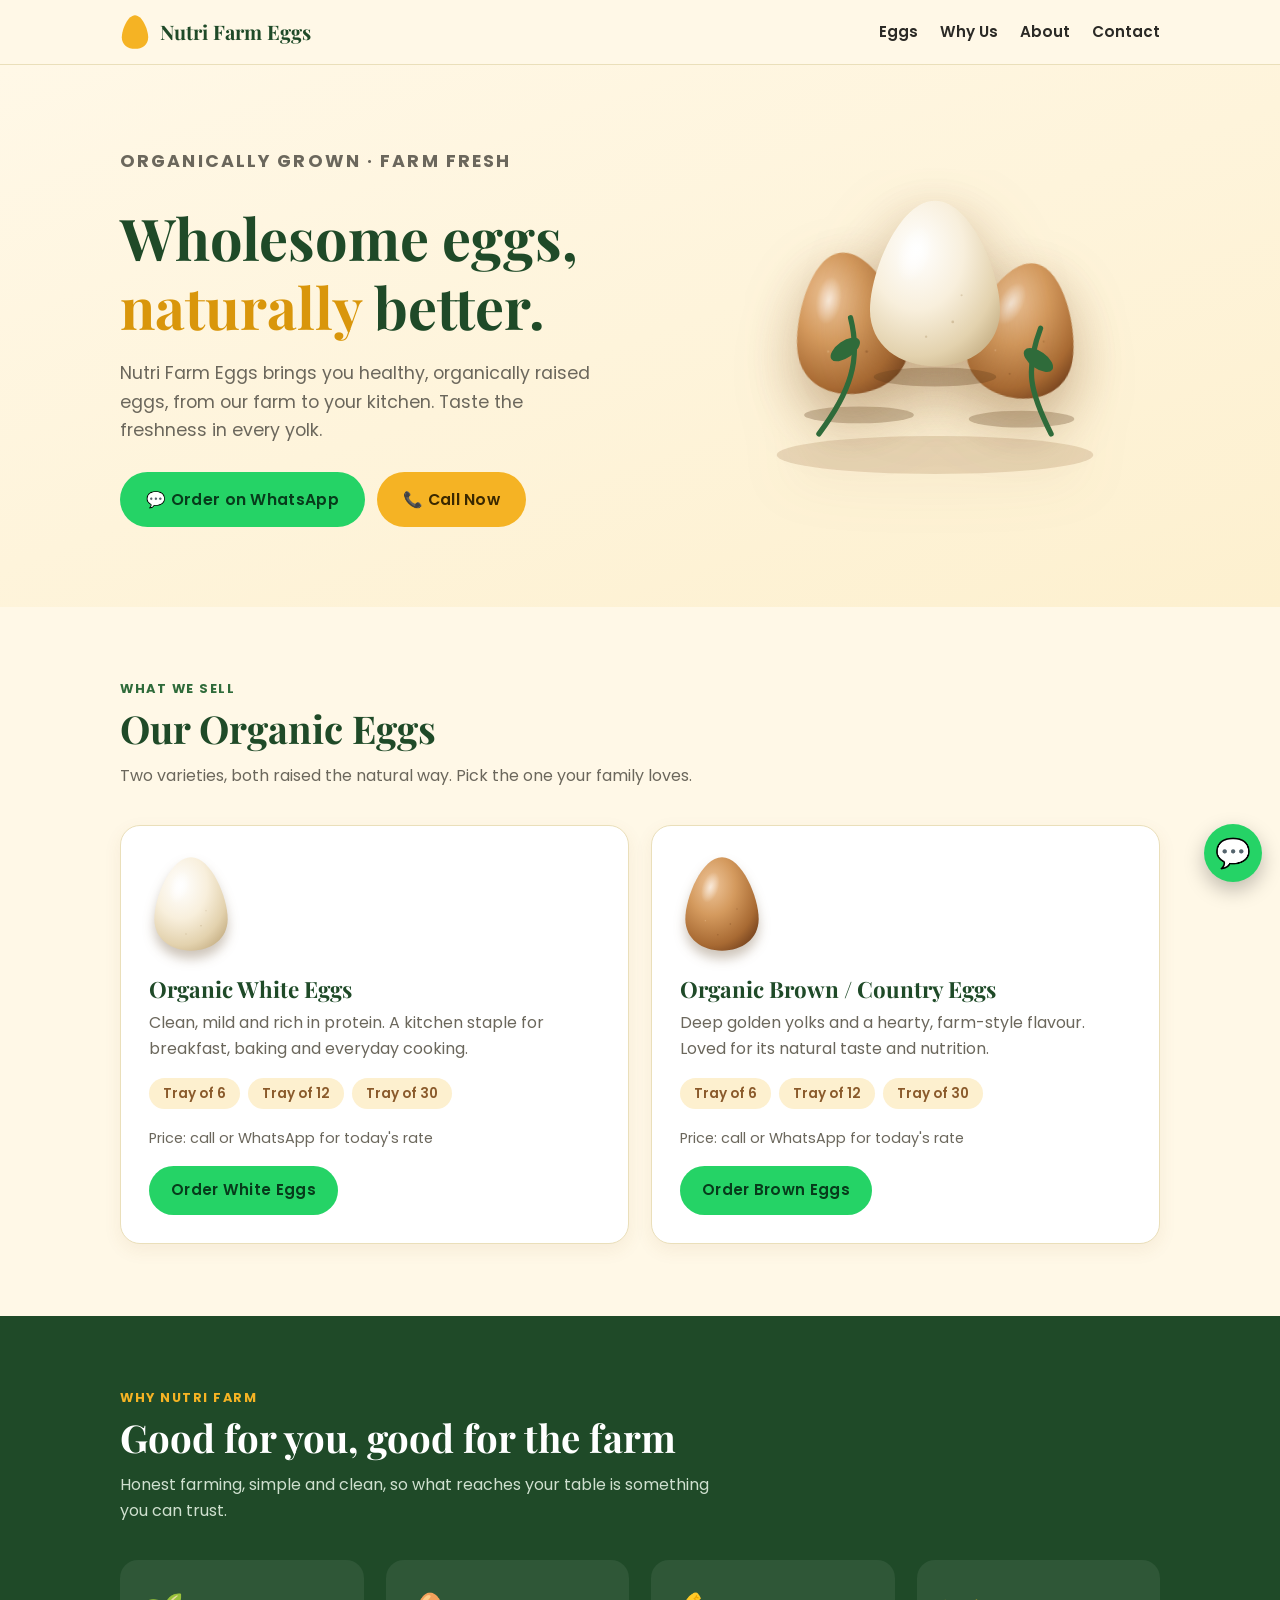
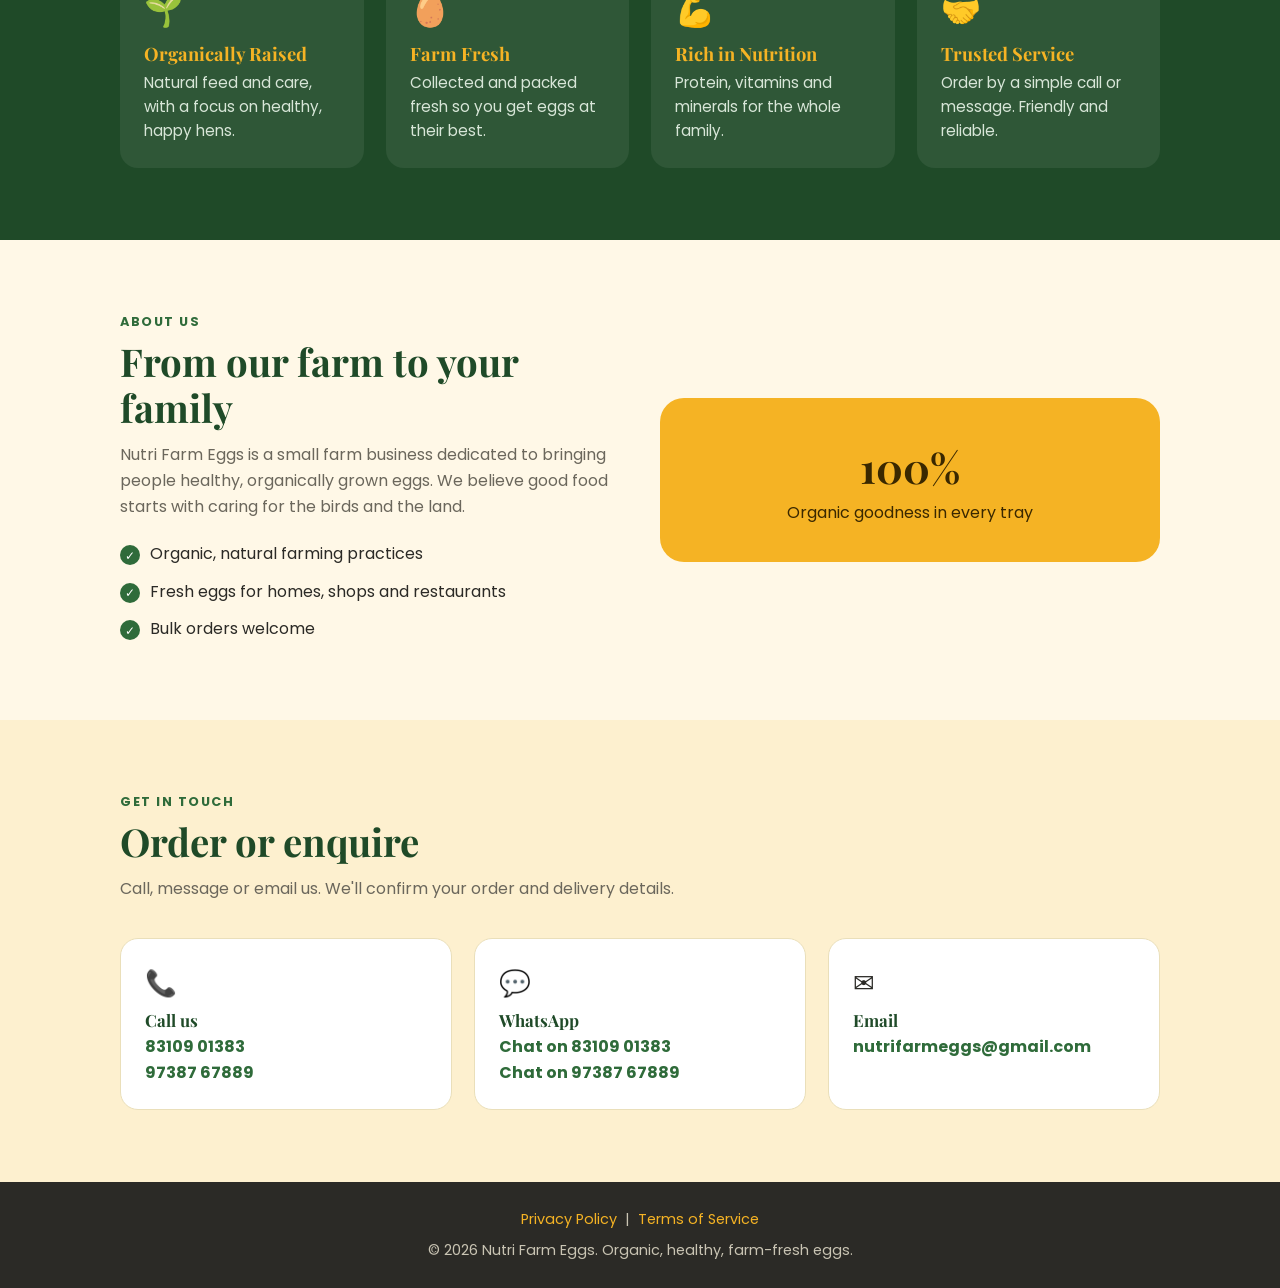
==== nutrifarmeggs/index.html @ b2524c4e "Initialised the repo" ====
<!doctype html>
<html lang="en">
<head>
<meta charset="utf-8">
<meta name="viewport" content="width=device-width, initial-scale=1">
<title>Nutri Farm Eggs | Organic, Farm-Fresh Eggs</title>
<meta name="description" content="Nutri Farm Eggs sells organically grown, healthy, farm-fresh eggs. Order by call or WhatsApp.">
<link rel="preconnect" href="https://fonts.googleapis.com">
<link rel="preconnect" href="https://fonts.gstatic.com" crossorigin>
<link href="https://fonts.googleapis.com/css2?family=Playfair+Display:wght@600;700&family=Poppins:wght@400;500;600;700&display=swap" rel="stylesheet">
<style>
:root{
  --cream:#fff8e7; --cream2:#fdf0cf; --green:#2f6b3a; --green-d:#1f4a28;
  --yolk:#f5b324; --yolk-d:#d9960b; --brown:#8a5a2b; --ink:#2b2a26; --muted:#6b675c;
}
*{box-sizing:border-box;margin:0;padding:0}
html{scroll-behavior:smooth}
body{font-family:"Poppins",system-ui,-apple-system,"Segoe UI",sans-serif;color:var(--ink);background:var(--cream);line-height:1.6}
a{color:inherit;text-decoration:none}
.wrap{max-width:1080px;margin:0 auto;padding:0 20px}
h1,h2,h3{font-family:"Playfair Display",Georgia,serif;line-height:1.2}
section{padding:72px 0}
.eyebrow{color:var(--green);font-weight:700;letter-spacing:.12em;text-transform:uppercase;font-size:.8rem}
h2{font-size:clamp(1.7rem,4vw,2.4rem);color:var(--green-d);margin:6px 0 12px}
.lead{color:var(--muted);max-width:620px}

/* header */
header{position:sticky;top:0;z-index:10;background:rgba(255,248,231,.95);backdrop-filter:blur(6px);border-bottom:1px solid #eadfba}
.nav{display:flex;align-items:center;justify-content:space-between;height:64px}
.logo{display:flex;align-items:center;gap:10px;font-family:"Playfair Display",Georgia,serif;font-weight:700;font-size:1.25rem;color:var(--green-d)}
.logo svg{width:30px;height:36px}
nav ul{display:flex;gap:22px;list-style:none;font-weight:600;font-size:.95rem}
nav a:hover{color:var(--green)}
@media(max-width:640px){nav ul{gap:14px;font-size:.85rem}.logo span{display:none}}

/* buttons */
.btn{display:inline-flex;align-items:center;gap:8px;padding:13px 24px;border-radius:999px;font-family:"Poppins",sans-serif;font-weight:600;letter-spacing:.02em;border:2px solid transparent;cursor:pointer;font-size:.98rem;transition:transform .15s,background .15s}
.btn:hover{transform:translateY(-2px)}
.btn-wa{background:#25d366;color:#073b1b}
.btn-wa:hover{background:#1fbd5a}
.btn-call{background:var(--yolk);color:#3a2800}
.btn-call:hover{background:var(--yolk-d)}
.btn-ghost{border-color:var(--green);color:var(--green)}

/* hero */
.hero{background:linear-gradient(160deg,var(--cream) 0%,var(--cream2) 100%);padding:64px 0 80px}
.hero .wrap{display:grid;grid-template-columns:1.1fr .9fr;gap:40px;align-items:center}
.hero h1{font-size:clamp(2.2rem,5.5vw,3.6rem);color:var(--green-d)}
.hero h1 em{font-style:normal;color:var(--yolk-d)}
.hero p{margin:18px 0 28px;color:var(--muted);font-size:1.1rem;max-width:480px}
.cta{display:flex;flex-wrap:wrap;gap:12px}
.hero-art{display:flex;justify-content:center}
.hero-art svg{width:min(100%,380px);height:auto;filter:drop-shadow(0 18px 24px rgba(138,90,43,.25))}
@media(max-width:800px){.hero .wrap{grid-template-columns:1fr;text-align:center}.hero p{margin-inline:auto}.cta{justify-content:center}.hero-art{order:-1}.hero-art svg{width:240px}}

/* products */
.grid{display:grid;gap:22px;margin-top:36px}
.products{grid-template-columns:repeat(auto-fit,minmax(280px,1fr))}
.card{background:#fff;border-radius:20px;padding:28px;border:1px solid #eadfba;box-shadow:0 6px 18px rgba(138,90,43,.08)}
.card .egg{width:84px;height:100px;margin-bottom:14px;filter:drop-shadow(0 8px 6px rgba(90,58,24,.3))}
.card h3{font-size:1.4rem;color:var(--green-d)}
.card p{color:var(--muted);margin:8px 0 16px}
.packs{display:flex;flex-wrap:wrap;gap:8px;margin-bottom:18px}
.pack{background:var(--cream2);border-radius:999px;padding:5px 14px;font-size:.85rem;font-weight:600;color:var(--brown)}
.price{font-size:.9rem;color:var(--muted);margin-bottom:16px}
.card .btn{padding:10px 20px;font-size:.95rem}

/* why */
.why{background:var(--green-d);color:#f6f1dc}
.why h2{color:#fff}.why .eyebrow{color:var(--yolk)}.why .lead{color:#cfe0cf}
.features{grid-template-columns:repeat(auto-fit,minmax(220px,1fr))}
.feat{background:rgba(255,255,255,.07);border-radius:18px;padding:24px}
.feat .ic{font-size:2rem;margin-bottom:8px}
.feat h3{font-size:1.15rem;color:var(--yolk);margin-bottom:6px}
.feat p{color:#d8e6d8;font-size:.95rem}

/* about */
.about .wrap{display:grid;grid-template-columns:1fr 1fr;gap:40px;align-items:center}
.about ul{list-style:none;margin-top:16px}
.about li{padding:6px 0 6px 30px;position:relative}
.about li::before{content:"✓";position:absolute;left:0;color:#fff;background:var(--green);width:20px;height:20px;border-radius:50%;font-size:.75rem;display:grid;place-items:center;top:10px}
.stat-box{background:var(--yolk);border-radius:24px;padding:36px;text-align:center;color:#3a2800}
.stat-box strong{display:block;font-family:"Playfair Display",Georgia,serif;font-size:2.6rem}
@media(max-width:800px){.about .wrap{grid-template-columns:1fr}}

/* contact */
.contact{background:var(--cream2)}
.contacts{grid-template-columns:repeat(auto-fit,minmax(240px,1fr))}
.ccard{background:#fff;border-radius:18px;padding:24px;border:1px solid #eadfba}
.ccard .ic{font-size:1.6rem}
.ccard h3{font-size:1.05rem;margin:6px 0 4px;color:var(--green-d)}
.ccard a{color:var(--green);font-weight:700;display:block;word-break:break-all}
.ccard a:hover{text-decoration:underline}

footer{background:var(--ink);color:#c9c4b3;text-align:center;padding:26px 20px;font-size:.9rem}

/* floating whatsapp */
.fab{position:fixed;right:18px;bottom:18px;z-index:20;background:#25d366;color:#073b1b;width:58px;height:58px;border-radius:50%;display:grid;place-items:center;font-size:1.8rem;box-shadow:0 8px 20px rgba(0,0,0,.25)}
</style>
</head>
<body>

<!-- reusable egg shape -->
<svg width="0" height="0" style="position:absolute" aria-hidden="true">
  <defs>
    <symbol id="egg" viewBox="0 0 100 120">
      <path d="M50 4C26 4 6 52 6 78c0 24 20 38 44 38s44-14 44-38C94 52 74 4 50 4z"/>
    </symbol>
    <radialGradient id="gWhite" cx="36%" cy="30%" r="80%">
      <stop offset="0" stop-color="#ffffff"/><stop offset=".45" stop-color="#f8efdc"/>
      <stop offset=".8" stop-color="#e3d2ae"/><stop offset="1" stop-color="#c9b389"/>
    </radialGradient>
    <radialGradient id="gBrown" cx="36%" cy="30%" r="80%">
      <stop offset="0" stop-color="#eec59a"/><stop offset=".4" stop-color="#d49a5e"/>
      <stop offset=".8" stop-color="#a86a33"/><stop offset="1" stop-color="#7a4620"/>
    </radialGradient>
    <radialGradient id="gHi" cx="50%" cy="50%" r="50%">
      <stop offset="0" stop-color="#fff" stop-opacity=".85"/><stop offset="1" stop-color="#fff" stop-opacity="0"/>
    </radialGradient>
    <symbol id="egg-white" viewBox="0 0 100 120">
      <path d="M50 4C26 4 6 52 6 78c0 24 20 38 44 38s44-14 44-38C94 52 74 4 50 4z" fill="url(#gWhite)"/>
      <ellipse cx="36" cy="40" rx="11" ry="20" transform="rotate(18 36 40)" fill="url(#gHi)"/>
      <circle cx="62" cy="86" r=".9" fill="#b9a27a" opacity=".5"/><circle cx="44" cy="96" r=".8" fill="#b9a27a" opacity=".45"/><circle cx="68" cy="68" r=".7" fill="#b9a27a" opacity=".4"/>
    </symbol>
    <symbol id="egg-brown" viewBox="0 0 100 120">
      <path d="M50 4C26 4 6 52 6 78c0 24 20 38 44 38s44-14 44-38C94 52 74 4 50 4z" fill="url(#gBrown)"/>
      <ellipse cx="36" cy="40" rx="10" ry="19" transform="rotate(18 36 40)" fill="url(#gHi)" opacity=".75"/>
      <circle cx="60" cy="84" r="1" fill="#6b3d1a" opacity=".35"/><circle cx="45" cy="97" r=".9" fill="#6b3d1a" opacity=".3"/><circle cx="68" cy="66" r=".8" fill="#6b3d1a" opacity=".3"/><circle cx="30" cy="80" r=".8" fill="#f2d3a8" opacity=".4"/>
    </symbol>
  </defs>
</svg>

<header>
  <div class="wrap nav">
    <a href="#home" class="logo">
      <svg viewBox="0 0 100 120" aria-hidden="true"><use href="#egg" fill="#f5b324"/></svg>
      <span>Nutri Farm Eggs</span>
    </a>
    <nav>
      <ul>
        <li><a href="#products">Eggs</a></li>
        <li><a href="#why">Why Us</a></li>
        <li><a href="#about">About</a></li>
        <li><a href="#contact">Contact</a></li>
      </ul>
    </nav>
  </div>
</header>

<main>
<section class="hero" id="home">
  <div class="wrap">
    <div>
      <p class="eyebrow">Organically grown · Farm fresh</p>
      <h1>Wholesome eggs, <em>naturally</em> better.</h1>
      <p>Nutri Farm Eggs brings you healthy, organically raised eggs, from our farm to your kitchen. Taste the freshness in every yolk.</p>
      <div class="cta">
        <a class="btn btn-wa" href="https://wa.me/918310901383?text=Hi%20Nutri%20Farm%20Eggs%2C%20I%20would%20like%20to%20order%20eggs." target="_blank" rel="noopener">💬 Order on WhatsApp</a>
        <a class="btn btn-call" href="tel:+918310901383">📞 Call Now</a>
      </div>
    </div>
    <div class="hero-art" aria-hidden="true">
      <svg viewBox="0 0 360 300">
        <ellipse cx="180" cy="270" rx="150" ry="18" fill="#8a5a2b" opacity=".18"/>
        <ellipse cx="108" cy="232" rx="52" ry="8" fill="#5a3a18" opacity=".28"/><g transform="translate(40 70) rotate(-8 60 80)"><svg width="120" height="150" viewBox="0 0 100 120"><use href="#egg-brown"/></svg></g>
        <ellipse cx="262" cy="236" rx="50" ry="8" fill="#5a3a18" opacity=".28"/><g transform="translate(205 80) rotate(10 60 80)"><svg width="115" height="145" viewBox="0 0 100 120"><use href="#egg-brown"/></svg></g>
        <ellipse cx="180" cy="196" rx="58" ry="9" fill="#5a3a18" opacity=".3"/><g transform="translate(110 20)"><svg width="140" height="175" viewBox="0 0 100 120"><use href="#egg-white"/></svg></g>
        <path d="M70 250c30-40 40-70 30-110M290 250c-20-40-25-60-10-100" stroke="#2f6b3a" stroke-width="5" fill="none" stroke-linecap="round"/>
        <ellipse cx="95" cy="170" rx="16" ry="8" fill="#2f6b3a" transform="rotate(-35 95 170)"/>
        <ellipse cx="278" cy="180" rx="16" ry="8" fill="#2f6b3a" transform="rotate(35 278 180)"/>
      </svg>
    </div>
  </div>
</section>

<section id="products">
  <div class="wrap">
    <p class="eyebrow">What we sell</p>
    <h2>Our Organic Eggs</h2>
    <p class="lead">Two varieties, both raised the natural way. Pick the one your family loves.</p>
    <div class="grid products">
      <article class="card">
        <svg class="egg" viewBox="0 0 100 120"><use href="#egg-white"/></svg>
        <h3>Organic White Eggs</h3>
        <p>Clean, mild and rich in protein. A kitchen staple for breakfast, baking and everyday cooking.</p>
        <div class="packs"><span class="pack">Tray of 6</span><span class="pack">Tray of 12</span><span class="pack">Tray of 30</span></div>
        <p class="price">Price: call or WhatsApp for today's rate</p>
        <a class="btn btn-wa" href="https://wa.me/918310901383?text=Hi%2C%20I%20want%20to%20order%20Organic%20White%20Eggs." target="_blank" rel="noopener">Order White Eggs</a>
      </article>
      <article class="card">
        <svg class="egg" viewBox="0 0 100 120"><use href="#egg-brown"/></svg>
        <h3>Organic Brown / Country Eggs</h3>
        <p>Deep golden yolks and a hearty, farm-style flavour. Loved for its natural taste and nutrition.</p>
        <div class="packs"><span class="pack">Tray of 6</span><span class="pack">Tray of 12</span><span class="pack">Tray of 30</span></div>
        <p class="price">Price: call or WhatsApp for today's rate</p>
        <a class="btn btn-wa" href="https://wa.me/918310901383?text=Hi%2C%20I%20want%20to%20order%20Organic%20Brown%20Eggs." target="_blank" rel="noopener">Order Brown Eggs</a>
      </article>
    </div>
  </div>
</section>

<section class="why" id="why">
  <div class="wrap">
    <p class="eyebrow">Why Nutri Farm</p>
    <h2>Good for you, good for the farm</h2>
    <p class="lead">Honest farming, simple and clean, so what reaches your table is something you can trust.</p>
    <div class="grid features">
      <div class="feat"><div class="ic">🌱</div><h3>Organically Raised</h3><p>Natural feed and care, with a focus on healthy, happy hens.</p></div>
      <div class="feat"><div class="ic">🥚</div><h3>Farm Fresh</h3><p>Collected and packed fresh so you get eggs at their best.</p></div>
      <div class="feat"><div class="ic">💪</div><h3>Rich in Nutrition</h3><p>Protein, vitamins and minerals for the whole family.</p></div>
      <div class="feat"><div class="ic">🤝</div><h3>Trusted Service</h3><p>Order by a simple call or message. Friendly and reliable.</p></div>
    </div>
  </div>
</section>

<section class="about" id="about">
  <div class="wrap">
    <div>
      <p class="eyebrow">About us</p>
      <h2>From our farm to your family</h2>
      <p class="lead">Nutri Farm Eggs is a small farm business dedicated to bringing people healthy, organically grown eggs. We believe good food starts with caring for the birds and the land.</p>
      <ul>
        <li>Organic, natural farming practices</li>
        <li>Fresh eggs for homes, shops and restaurants</li>
        <li>Bulk orders welcome</li>
      </ul>
    </div>
    <div class="stat-box">
      <strong>100%</strong>
      Organic goodness in every tray
    </div>
  </div>
</section>

<section class="contact" id="contact">
  <div class="wrap">
    <p class="eyebrow">Get in touch</p>
    <h2>Order or enquire</h2>
    <p class="lead">Call, message or email us. We'll confirm your order and delivery details.</p>
    <div class="grid contacts">
      <div class="ccard"><div class="ic">📞</div><h3>Call us</h3>
        <a href="tel:+918310901383">83109 01383</a>
        <a href="tel:+919738767889">97387 67889</a></div>
      <div class="ccard"><div class="ic">💬</div><h3>WhatsApp</h3>
        <a href="https://wa.me/918310901383" target="_blank" rel="noopener">Chat on 83109 01383</a>
        <a href="https://wa.me/919738767889" target="_blank" rel="noopener">Chat on 97387 67889</a></div>
      <div class="ccard"><div class="ic">✉️</div><h3>Email</h3>
        <a href="mailto:nutrifarmeggs@gmail.com">nutrifarmeggs@gmail.com</a></div>
    </div>
  </div>
</section>
</main>

<footer><a href="privacy-policy.html" style="color:var(--yolk)">Privacy Policy</a> &nbsp;|&nbsp; <a href="terms-of-service.html" style="color:var(--yolk)">Terms of Service</a><p style="margin-top:8px">© <span id="yr"></span> Nutri Farm Eggs. Organic, healthy, farm-fresh eggs.</p></footer>

<a class="fab" href="https://wa.me/918310901383" target="_blank" rel="noopener" aria-label="Chat on WhatsApp">💬</a>

<script>document.getElementById('yr').textContent=new Date().getFullYear();</script>
</body>
</html>
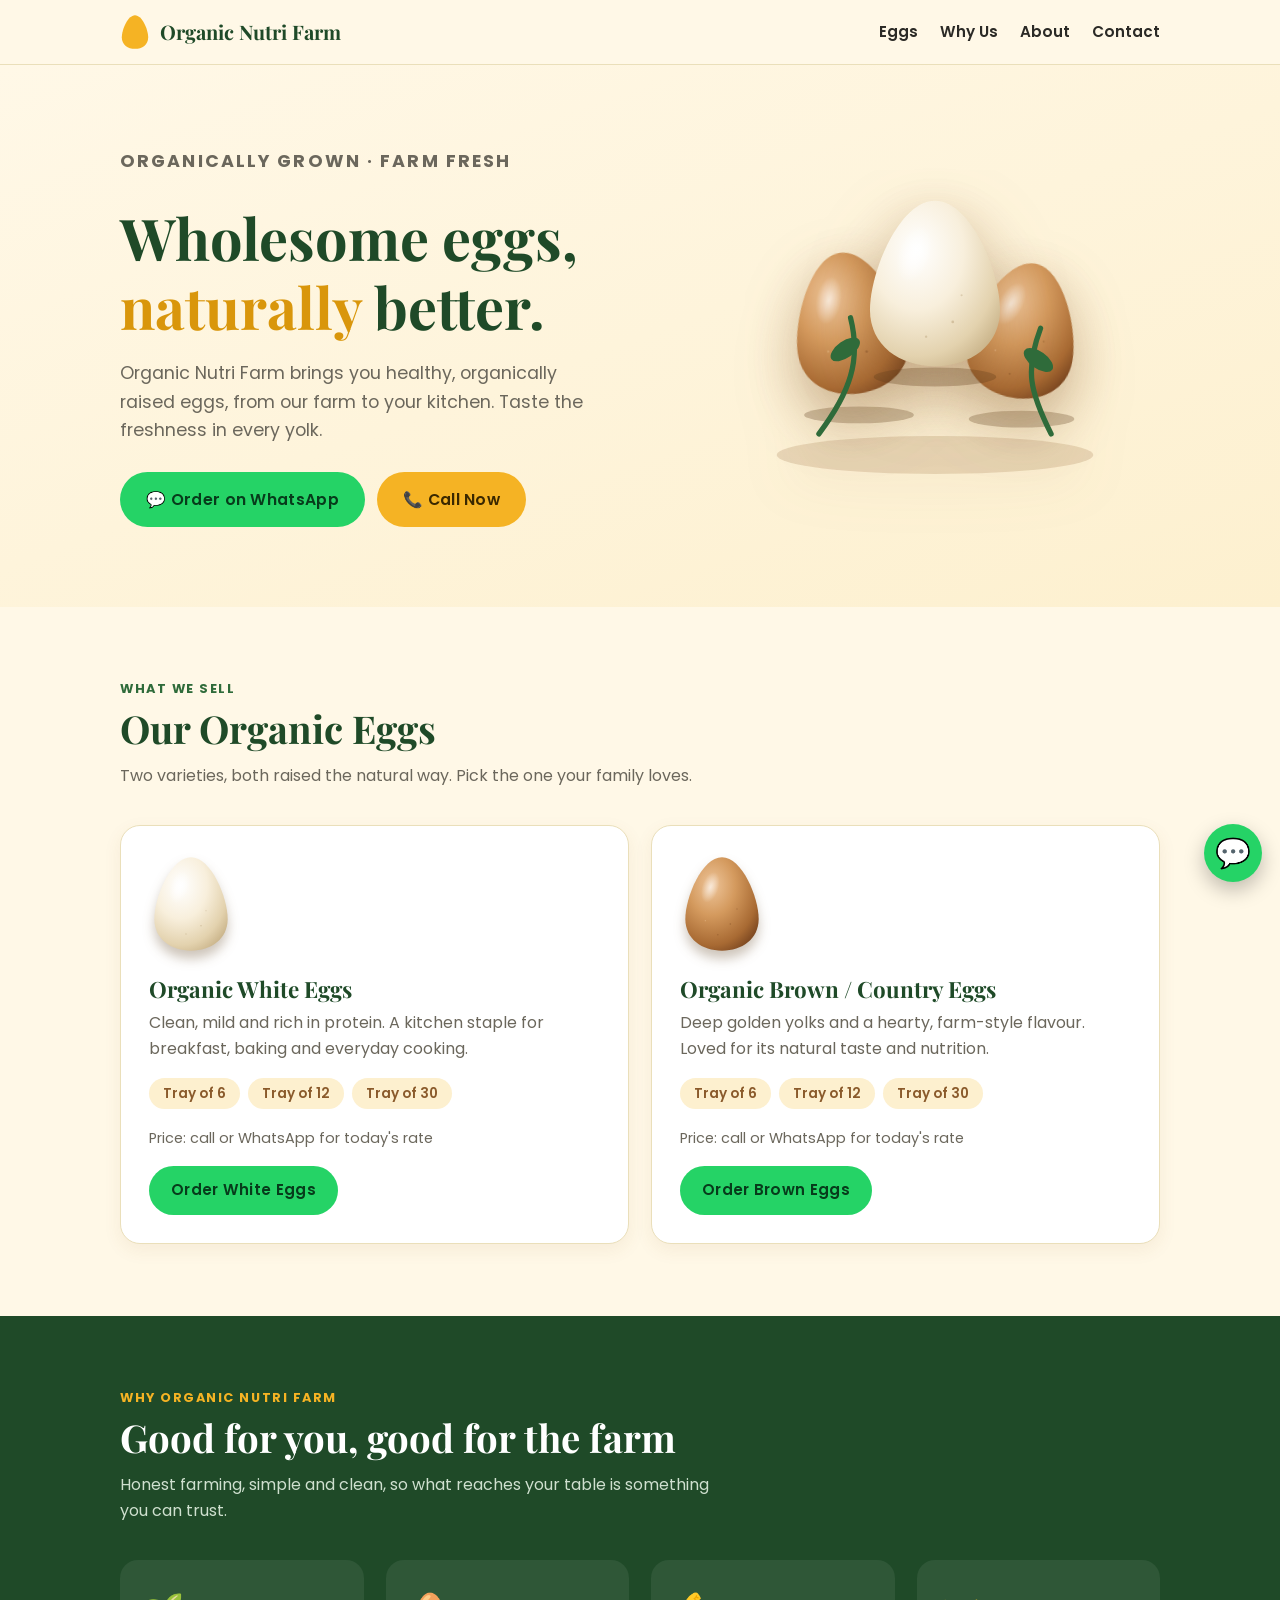
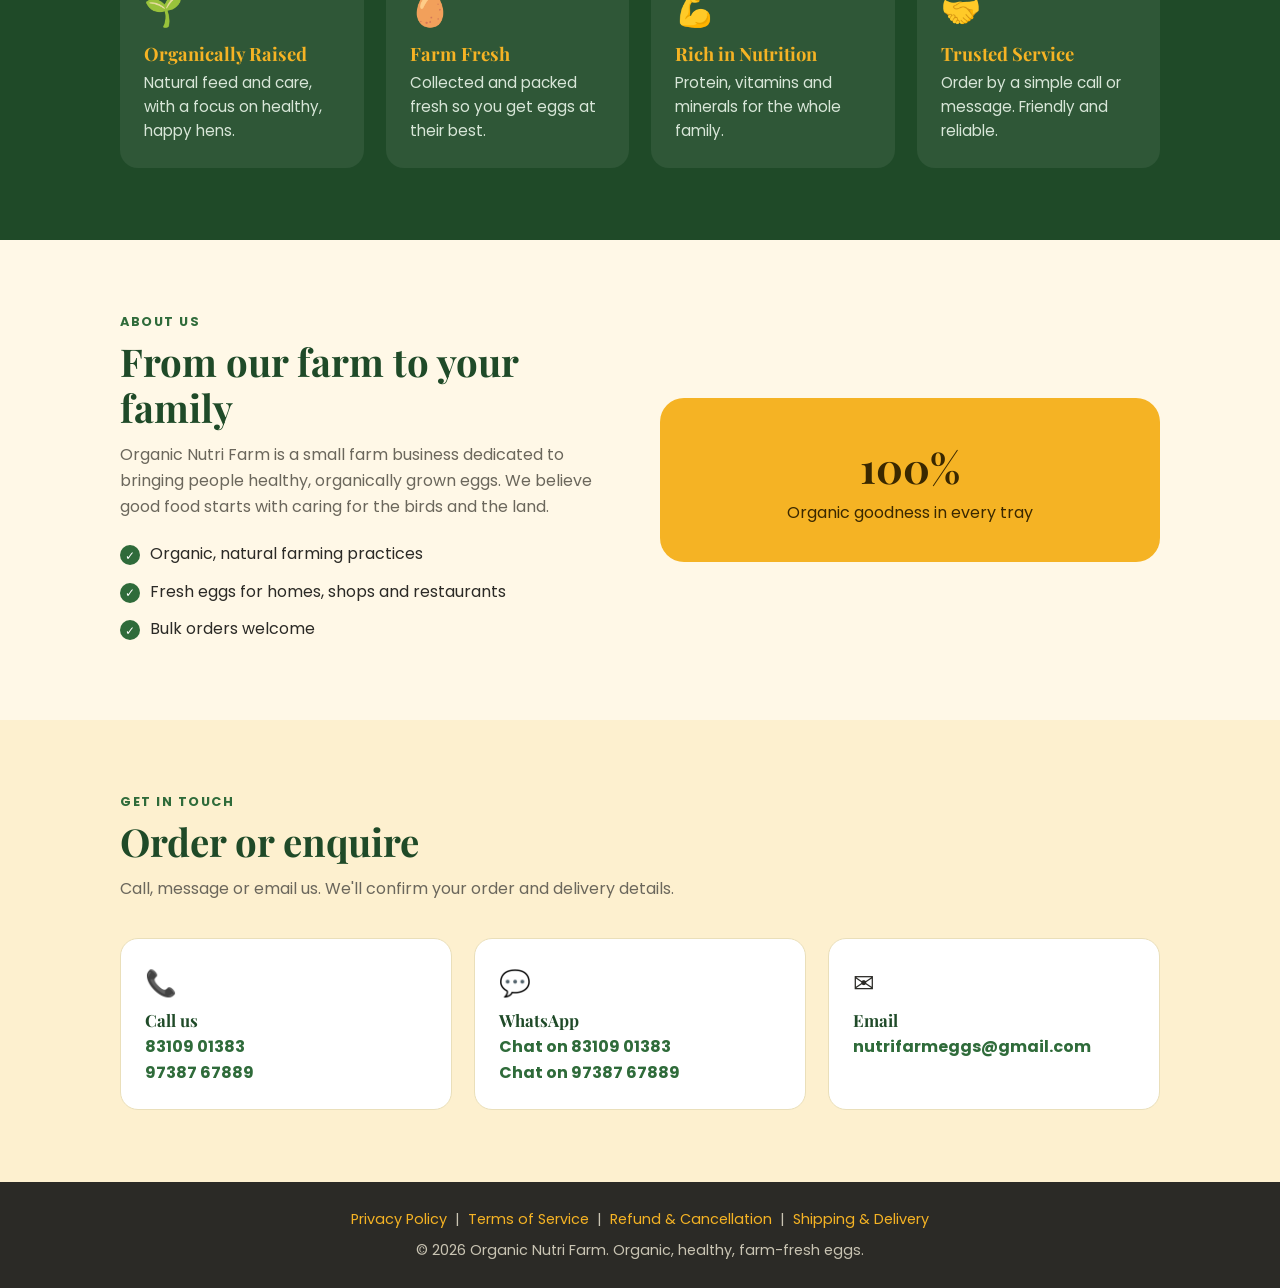
==== commit c7577fbb: "Rename brand to Organic Nutri Farm Add refund/cancellation and shipping/delivery policy pages with n" ====
--- a/nutrifarmeggs/index.html
+++ b/nutrifarmeggs/index.html
@@ -3,8 +3,8 @@
 <head>
 <meta charset="utf-8">
 <meta name="viewport" content="width=device-width, initial-scale=1">
-<title>Nutri Farm Eggs | Organic, Farm-Fresh Eggs</title>
-<meta name="description" content="Nutri Farm Eggs sells organically grown, healthy, farm-fresh eggs. Order by call or WhatsApp.">
+<title>Organic Nutri Farm | Organic, Farm-Fresh Eggs</title>
+<meta name="description" content="Organic Nutri Farm sells organically grown, healthy, farm-fresh eggs. Order by call or WhatsApp.">
 <link rel="preconnect" href="https://fonts.googleapis.com">
 <link rel="preconnect" href="https://fonts.gstatic.com" crossorigin>
 <link href="https://fonts.googleapis.com/css2?family=Playfair+Display:wght@600;700&family=Poppins:wght@400;500;600;700&display=swap" rel="stylesheet">
@@ -134,7 +134,7 @@
   <div class="wrap nav">
     <a href="#home" class="logo">
       <svg viewBox="0 0 100 120" aria-hidden="true"><use href="#egg" fill="#f5b324"/></svg>
-      <span>Nutri Farm Eggs</span>
+      <span>Organic Nutri Farm</span>
     </a>
     <nav>
       <ul>
@@ -153,7 +153,7 @@
     <div>
       <p class="eyebrow">Organically grown · Farm fresh</p>
       <h1>Wholesome eggs, <em>naturally</em> better.</h1>
-      <p>Nutri Farm Eggs brings you healthy, organically raised eggs, from our farm to your kitchen. Taste the freshness in every yolk.</p>
+      <p>Organic Nutri Farm brings you healthy, organically raised eggs, from our farm to your kitchen. Taste the freshness in every yolk.</p>
       <div class="cta">
         <a class="btn btn-wa" href="https://wa.me/918310901383?text=Hi%20Nutri%20Farm%20Eggs%2C%20I%20would%20like%20to%20order%20eggs." target="_blank" rel="noopener">💬 Order on WhatsApp</a>
         <a class="btn btn-call" href="tel:+918310901383">📞 Call Now</a>
@@ -201,7 +201,7 @@
 
 <section class="why" id="why">
   <div class="wrap">
-    <p class="eyebrow">Why Nutri Farm</p>
+    <p class="eyebrow">Why Organic Nutri Farm</p>
     <h2>Good for you, good for the farm</h2>
     <p class="lead">Honest farming, simple and clean, so what reaches your table is something you can trust.</p>
     <div class="grid features">
@@ -218,7 +218,7 @@
     <div>
       <p class="eyebrow">About us</p>
       <h2>From our farm to your family</h2>
-      <p class="lead">Nutri Farm Eggs is a small farm business dedicated to bringing people healthy, organically grown eggs. We believe good food starts with caring for the birds and the land.</p>
+      <p class="lead">Organic Nutri Farm is a small farm business dedicated to bringing people healthy, organically grown eggs. We believe good food starts with caring for the birds and the land.</p>
       <ul>
         <li>Organic, natural farming practices</li>
         <li>Fresh eggs for homes, shops and restaurants</li>
@@ -251,7 +251,7 @@
 </section>
 </main>
 
-<footer><a href="privacy-policy.html" style="color:var(--yolk)">Privacy Policy</a> &nbsp;|&nbsp; <a href="terms-of-service.html" style="color:var(--yolk)">Terms of Service</a><p style="margin-top:8px">© <span id="yr"></span> Nutri Farm Eggs. Organic, healthy, farm-fresh eggs.</p></footer>
+<footer><a href="privacy-policy.html" style="color:var(--yolk)">Privacy Policy</a> &nbsp;|&nbsp; <a href="terms-of-service.html" style="color:var(--yolk)">Terms of Service</a> &nbsp;|&nbsp; <a href="refund-cancellation.html" style="color:var(--yolk)">Refund &amp; Cancellation</a> &nbsp;|&nbsp; <a href="shipping-delivery.html" style="color:var(--yolk)">Shipping &amp; Delivery</a><p style="margin-top:8px">© <span id="yr"></span> Organic Nutri Farm. Organic, healthy, farm-fresh eggs.</p></footer>
 
 <a class="fab" href="https://wa.me/918310901383" target="_blank" rel="noopener" aria-label="Chat on WhatsApp">💬</a>
 
